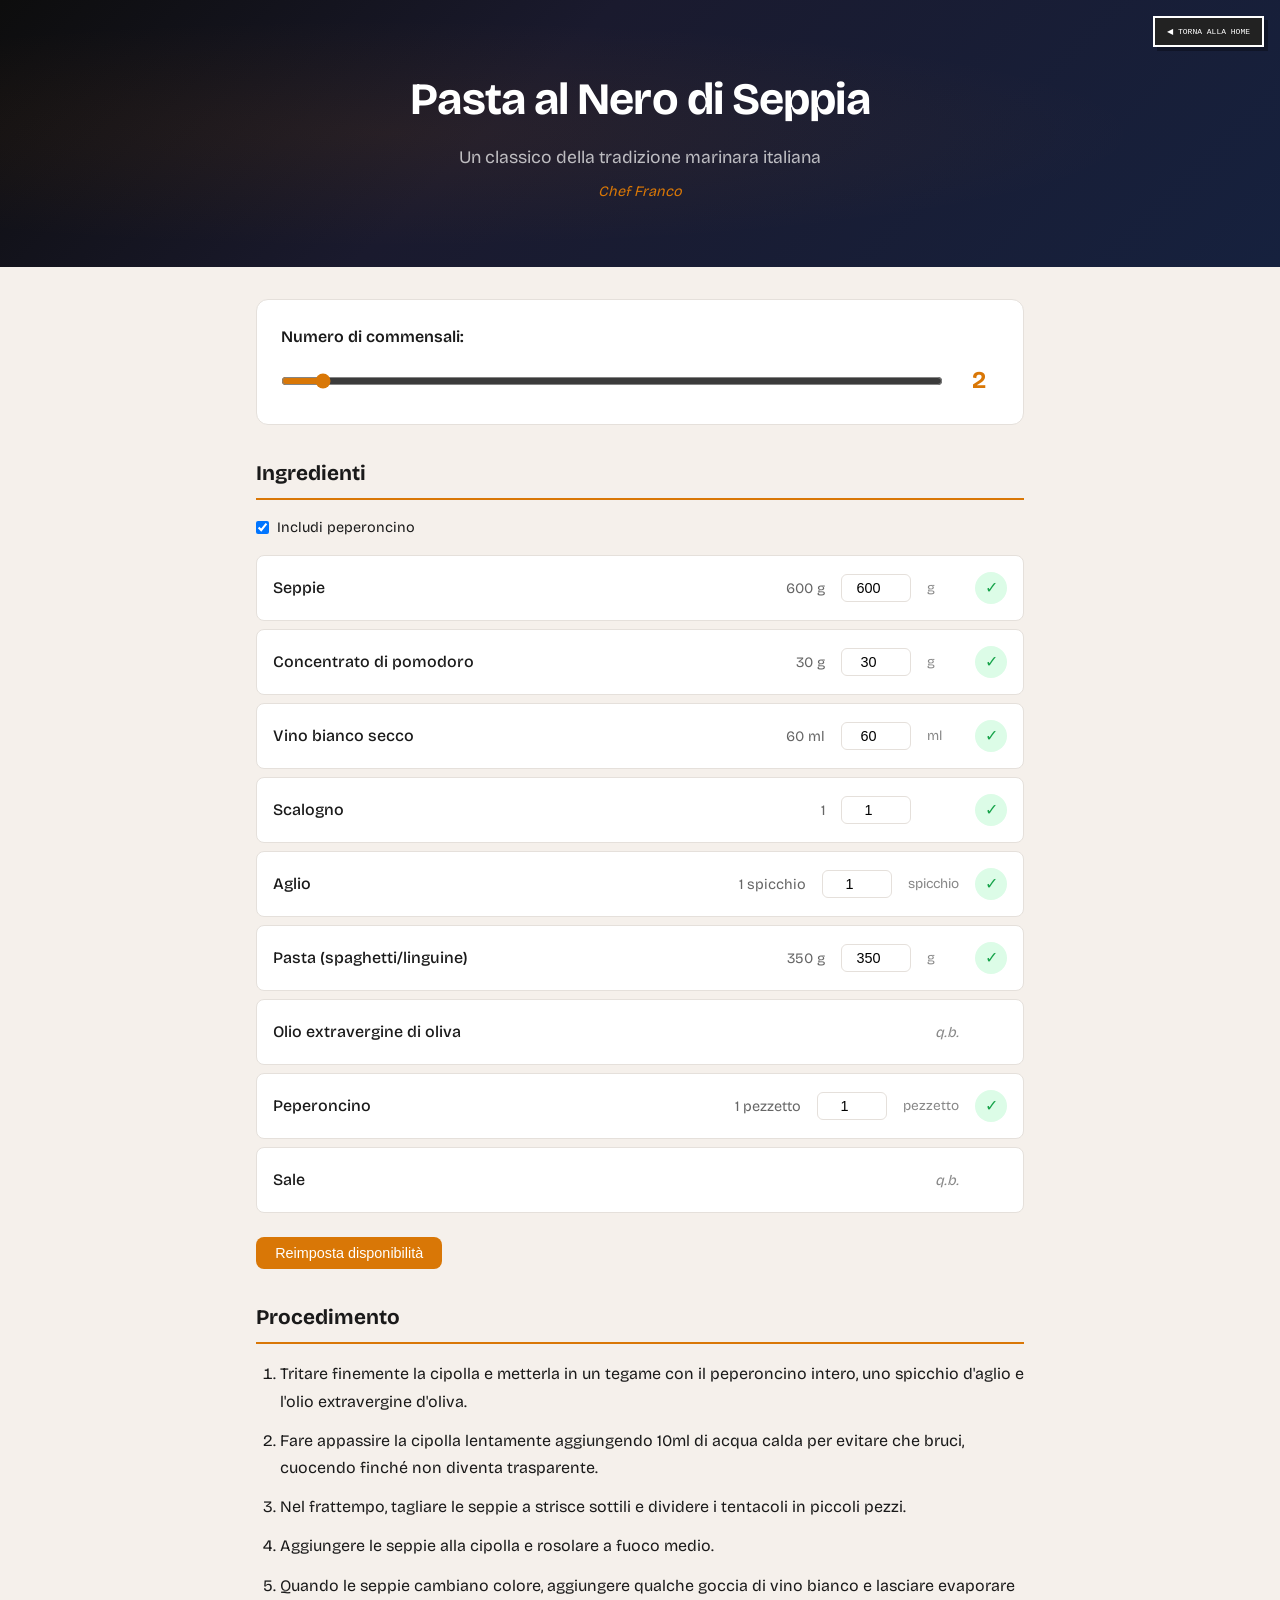
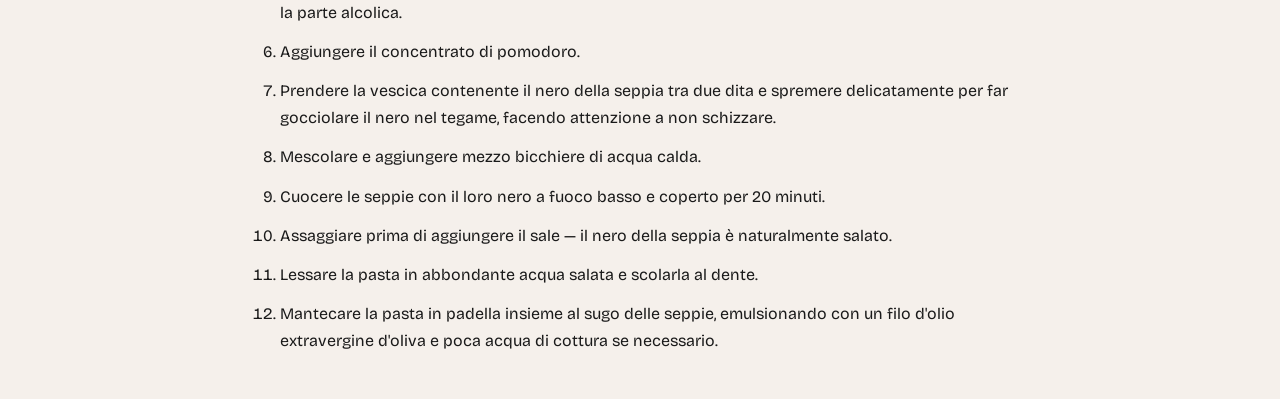
==== RICETTA PASTA CON IL NERO DI SEPPIA/index.html @ e4109293 "Fix: add exercise folders as files instead of submodules" ====
<!DOCTYPE html>
<html lang="it">
<head>
  <meta charset="UTF-8">
  <meta name="viewport" content="width=device-width, initial-scale=1.0">
  <title>Pasta al Nero di Seppia</title>
  <link rel="stylesheet" href="style.css">
</head>
<body>
  <section class="hero">
    <div class="hero-content">
      <h1>Pasta al Nero di Seppia</h1>
      <p class="hero-subtitle">Un classico della tradizione marinara italiana</p>
      <p class="hero-author">Chef Franco</p>
    </div>
  </section>

  <header class="recipe-header">
    <h1>Pasta al Nero di Seppia</h1>
    <p class="author">Chef Franco</p>
  </header>

  <section class="servings-control">
    <label for="servings-slider">Numero di commensali:</label>
    <div class="servings-row">
      <input type="range" id="servings-slider" min="1" max="20" value="2" step="1">
      <span id="servings-display">2</span>
    </div>
  </section>

  <section class="ingredients" id="ingredients-section">
    <h2>Ingredienti</h2>
    <div class="ingredients-grid" id="ingredients-grid">
    </div>
  </section>

  <section class="instructions">
    <h2>Procedimento</h2>
    <ol id="instructions-list">
    </ol>
  </section>

  <script>
    const BASE_SERVINGS = 2;

    const recipe = {
      title: "Pasta al Nero di Seppia",
      author: "Chef Franco",
      ingredients: [
        { id: "seppie", name: "Seppie", qty: 600, unit: "g", scalable: true, optional: false, substitution: "Aggiungi gamberetti o vongole per bilanciare." },
        { id: "pomodoro", name: "Concentrato di pomodoro", qty: 30, unit: "g", scalable: true, optional: false, substitution: "Usa un pomodoro fresco maturo pelato." },
        { id: "vino", name: "Vino bianco secco", qty: 60, unit: "ml", scalable: true, optional: false, substitution: "Sfuma con brodo vegetale e qualche goccia di limone." },
        { id: "scalogno", name: "Scalogno", qty: 1, unit: "", scalable: true, optional: false, substitution: "Usa mezza cipolla dorata." },
        { id: "aglio", name: "Aglio", qty: 1, unit: "spicchio", scalable: true, optional: false, substitution: "Usa 1/2 cucchiaino di aglio in polvere." },
        { id: "pasta", name: "Pasta (spaghetti/linguine)", qty: 350, unit: "g", scalable: true, optional: false, substitution: "Allunga con zucchine tagliate a dadini." },
        { id: "olio", name: "Olio extravergine di oliva", qty: null, unit: "q.b.", scalable: false, optional: false, substitution: null },
        { id: "peperoncino", name: "Peperoncino", qty: 1, unit: "pezzetto", scalable: true, optional: true, substitution: "Usa un pizzico di peperoncino in polvere." },
        { id: "sale", name: "Sale", qty: null, unit: "q.b.", scalable: false, optional: false, substitution: null },
      ],
      instructions: [
        "Tritare finemente la cipolla e metterla in un tegame con il peperoncino intero, uno spicchio d'aglio e l'olio extravergine d'oliva.",
        "Fare appassire la cipolla lentamente aggiungendo 10ml di acqua calda per evitare che bruci, cuocendo finché non diventa trasparente.",
        "Nel frattempo, tagliare le seppie a strisce sottili e dividere i tentacoli in piccoli pezzi.",
        "Aggiungere le seppie alla cipolla e rosolare a fuoco medio.",
        "Quando le seppie cambiano colore, aggiungere qualche goccia di vino bianco e lasciare evaporare la parte alcolica.",
        "Aggiungere il concentrato di pomodoro.",
        "Prendere la vescica contenente il nero della seppia tra due dita e spremere delicatamente per far gocciolare il nero nel tegame, facendo attenzione a non schizzare.",
        "Mescolare e aggiungere mezzo bicchiere di acqua calda.",
        "Cuocere le seppie con il loro nero a fuoco basso e coperto per 20 minuti.",
        "Assaggiare prima di aggiungere il sale \u2014 il nero della seppia \u00e8 naturalmente salato.",
        "Lessare la pasta in abbondante acqua salata e scolarla al dente.",
        "Mantecare la pasta in padella insieme al sugo delle seppie, emulsionando con un filo d'olio extravergine d'oliva e poca acqua di cottura se necessario."
      ]
    };

    function getScaledQty(ingredient, servings) {
      if (!ingredient.scalable || ingredient.qty === null) return null;
      return Math.round((ingredient.qty / BASE_SERVINGS) * servings * 10) / 10;
    }

    function getStatus(ingredient, servings, available) {
      if (!ingredient.scalable || ingredient.qty === null) return null;
      const needed = getScaledQty(ingredient, servings);
      if (available === null || available === undefined || available === '' || isNaN(available)) return null;
      const ratio = available / needed;
      if (ratio >= 0.8) return 'ok';
      if (ratio >= 0.5) return 'warning';
      return 'error';
    }

    let currentServings = 2;
    let availabilities = {};
    let includePeperoncino = true;

    function initAvailabilities() {
      recipe.ingredients.forEach(function(ing) {
        if (ing.scalable && ing.qty !== null) {
          availabilities[ing.id] = getScaledQty(ing, BASE_SERVINGS);
        }
      });
    }

    function updateCardStatus(ing) {
      var card = document.querySelector('.ingredient-card[data-id="' + ing.id + '"]');
      if (!card) return;

      var scaledQty = getScaledQty(ing, currentServings);
      var available = availabilities[ing.id] !== undefined ? availabilities[ing.id] : (scaledQty || '');
      var status = getStatus(ing, currentServings, available);

      var qtySpan = card.querySelector('.scaled-qty');
      if (qtySpan) {
        qtySpan.textContent = scaledQty !== null ? scaledQty + (ing.unit ? ' ' + ing.unit : '') : '';
      }

      var indicator = card.querySelector('.status-indicator');
      if (!indicator) return;

      indicator.className = 'status-indicator';
      indicator.style.visibility = '';
      indicator.onclick = null;

      var existingTip = card.querySelector('.substitution-tip');
      if (existingTip) existingTip.remove();

      if (status === 'ok') {
        indicator.className += ' status-ok';
        indicator.innerHTML = '&#10003;';
      } else if (status === 'warning') {
        indicator.className += ' status-warning';
        indicator.innerHTML = '&#9888;';
        var tip = document.createElement('div');
        tip.className = 'substitution-tip';
        tip.id = 'tip-' + ing.id;
        tip.textContent = ing.substitution;
        card.appendChild(tip);
        indicator.addEventListener('click', function() {
          tip.classList.toggle('visible');
        });
      } else if (status === 'error') {
        indicator.className += ' status-error';
        indicator.innerHTML = '&#10007;';
      } else {
        indicator.style.visibility = 'hidden';
        indicator.textContent = '-';
      }
    }

    function renderIngredients() {
      var grid = document.getElementById('ingredients-grid');
      grid.innerHTML = '';
      var hasCards = false;

      recipe.ingredients.forEach(function(ing) {
        if (ing.optional && !includePeperoncino) return;
        hasCards = true;

        var card = document.createElement('div');
        card.className = 'ingredient-card';
        card.dataset.id = ing.id;

        var scaledQty = getScaledQty(ing, currentServings);
        var available = availabilities[ing.id] !== undefined ? availabilities[ing.id] : (scaledQty || '');

        var nameSpan = document.createElement('span');
        nameSpan.className = 'name';
        nameSpan.textContent = ing.name;
        card.appendChild(nameSpan);

        var qtySpan = document.createElement('span');
        qtySpan.className = 'scaled-qty';
        qtySpan.textContent = scaledQty !== null ? scaledQty + (ing.unit ? ' ' + ing.unit : '') : '';
        card.appendChild(qtySpan);

        if (ing.scalable) {
          var input = document.createElement('input');
          input.type = 'number';
          input.className = 'availability-input';
          input.id = 'avail-' + ing.id;
          input.value = available === null || available === '' ? '' : available;
          input.min = 0;
          input.step = 'any';
          input.dataset.id = ing.id;
          card.appendChild(input);

          var unitSpan = document.createElement('span');
          unitSpan.className = 'unit-label';
          unitSpan.textContent = ing.unit;
          card.appendChild(unitSpan);

          input.addEventListener('input', function(e) {
            var val = e.target.value === '' ? '' : parseFloat(e.target.value);
            availabilities[ing.id] = val;
            updateCardStatus(ing);
          });
        } else {
          var qbSpan = document.createElement('span');
          qbSpan.className = 'qb-label';
          qbSpan.textContent = 'q.b.';
          card.appendChild(qbSpan);
        }

        var indicator = document.createElement('span');
        indicator.className = 'status-indicator';
        card.appendChild(indicator);

        grid.appendChild(card);
        updateCardStatus(ing);
      });

      if (!hasCards) {
        var emptyMsg = document.createElement('p');
        emptyMsg.style.cssText = 'color:#888;font-style:italic;';
        emptyMsg.textContent = 'Nessun ingrediente da mostrare.';
        grid.appendChild(emptyMsg);
      }
    }

    function renderInstructions() {
      var list = document.getElementById('instructions-list');
      list.innerHTML = '';

      recipe.instructions.forEach(function(text) {
        var li = document.createElement('li');
        li.textContent = text;
        list.appendChild(li);
      });
    }

    function renderAll() {
      renderIngredients();
      renderInstructions();
      document.getElementById('servings-display').textContent = currentServings;
    }

    function setupUI() {
      var slider = document.getElementById('servings-slider');
      slider.addEventListener('input', function(e) {
        currentServings = parseInt(e.target.value, 10);
        renderAll();
      });

      var resetBtn = document.createElement('button');
      resetBtn.className = 'reset-btn';
      resetBtn.textContent = 'Reimposta disponibilit\u00e0';
      resetBtn.addEventListener('click', function() {
        initAvailabilities();
        renderAll();
      });
      document.getElementById('ingredients-section').appendChild(resetBtn);

      var checkbox = document.createElement('label');
      checkbox.className = 'peperoncino-toggle';
      var cb = document.createElement('input');
      cb.type = 'checkbox';
      cb.checked = true;
      cb.addEventListener('change', function(e) {
        includePeperoncino = e.target.checked;
        renderAll();
      });
      checkbox.appendChild(cb);
      checkbox.appendChild(document.createTextNode(' Includi peperoncino'));
      document.getElementById('ingredients-section').insertBefore(checkbox, document.getElementById('ingredients-grid'));
    }

    initAvailabilities();
    setupUI();
    renderAll();
  </script>
<button onclick="window.location.href='../codebase/index.html'" style="position:fixed;top:16px;right:16px;z-index:9999;font-family:'Press Start 2P',monospace;background:#222;color:#fff;border:2px solid #fff;padding:8px 12px;cursor:pointer;font-size:8px;line-height:1.4;box-shadow:4px 4px 0 rgba(0,0,0,0.3);">&#9664; TORNA ALLA HOME</button>
</body>
</html>
---- RICETTA PASTA CON IL NERO DI SEPPIA/style.css ----
@import url('https://fonts.googleapis.com/css2?family=Bricolage+Grotesque:opsz,wght@12..96,200..800&display=swap');

*, *::before, *::after {
  box-sizing: border-box;
  margin: 0;
  padding: 0;
}

:root {
  --bg: #f5f0eb;
  --text: #1a1a1a;
  --accent: #d97706;
  --success: #16a34a;
  --warning: #ea580c;
  --error: #dc2626;
  --card-bg: #ffffff;
  --border: #e5e0db;
}

body {
  font-family: "Bricolage Grotesque", sans-serif;
  font-optical-sizing: auto;
  font-weight: 400;
  font-style: normal;
  font-variation-settings: "wdth" 100;
  background: var(--bg);
  color: var(--text);
  line-height: 1.6;
  padding: 2rem 1rem;
  max-width: 800px;
  margin: 0 auto;
}

.hero {
  background: linear-gradient(135deg, #0d0d0d 0%, #1a1a2e 40%, #16213e 100%);
  color: #fff;
  text-align: center;
  padding: 4rem 1rem;
  margin: -2rem calc(-50vw + 50%) 2rem;
  width: 100vw;
  position: relative;
  overflow: hidden;
}

.hero::before {
  content: '';
  position: absolute;
  inset: 0;
  background: radial-gradient(ellipse at 30% 50%, rgba(217, 119, 6, 0.08) 0%, transparent 60%);
  pointer-events: none;
}

.hero-content {
  position: relative;
  max-width: 800px;
  margin: 0 auto;
}

.hero-content h1 {
  font-size: 2.8rem;
  font-weight: 700;
  margin-bottom: 0.5rem;
  letter-spacing: -0.02em;
}

.hero-subtitle {
  font-size: 1.1rem;
  color: rgba(255, 255, 255, 0.7);
  margin-bottom: 0.5rem;
}

.hero-author {
  font-size: 0.9rem;
  color: var(--accent);
  font-style: italic;
}

.recipe-header {
  display: none;
}

.servings-control {
  background: var(--card-bg);
  border: 1px solid var(--border);
  border-radius: 12px;
  padding: 1.5rem;
  margin-bottom: 2rem;
}

.servings-control label {
  font-weight: 600;
  display: block;
  margin-bottom: 0.75rem;
}

.servings-row {
  display: flex;
  align-items: center;
  gap: 1rem;
}

.servings-row input[type="range"] {
  flex: 1;
  accent-color: var(--accent);
}

#servings-display {
  font-size: 1.5rem;
  font-weight: 700;
  min-width: 2.5rem;
  text-align: center;
  color: var(--accent);
}

.ingredients {
  margin-bottom: 2rem;
}

.ingredients h2, .instructions h2 {
  font-size: 1.3rem;
  margin-bottom: 1rem;
  padding-bottom: 0.5rem;
  border-bottom: 2px solid var(--accent);
}

.ingredient-card {
  background: var(--card-bg);
  border: 1px solid var(--border);
  border-radius: 8px;
  padding: 1rem;
  display: flex;
  align-items: center;
  gap: 1rem;
  margin-bottom: 0.5rem;
}

.ingredient-card .name {
  flex: 1;
  font-weight: 500;
}

.ingredient-card .scaled-qty {
  color: #666;
  font-size: 0.9rem;
  min-width: 5rem;
  text-align: right;
}

.ingredient-card .availability-input {
  width: 70px;
  padding: 0.3rem 0.5rem;
  border: 1px solid var(--border);
  border-radius: 6px;
  font-size: 0.9rem;
  text-align: center;
}

.ingredient-card .unit-label {
  font-size: 0.85rem;
  color: #888;
  min-width: 2rem;
}

.status-indicator {
  display: inline-flex;
  align-items: center;
  justify-content: center;
  width: 32px;
  height: 32px;
  border-radius: 50%;
  font-size: 1rem;
  cursor: default;
  flex-shrink: 0;
}

.status-ok { background: #dcfce7; color: var(--success); }
.status-warning { background: #ffedd5; color: var(--warning); cursor: pointer; }
.status-error { background: #fee2e2; color: var(--error); }

.substitution-tip {
  display: none;
  background: #fffbeb;
  border: 1px solid #fde68a;
  border-radius: 8px;
  padding: 0.75rem 1rem;
  margin-top: 0.25rem;
  font-size: 0.85rem;
  color: #92400e;
  grid-column: 1 / -1;
}

.substitution-tip.visible {
  display: block;
}

.qb-label {
  color: #888;
  font-style: italic;
  font-size: 0.9rem;
}

.instructions ol {
  padding-left: 1.5rem;
}

.instructions li {
  margin-bottom: 0.75rem;
  line-height: 1.7;
}

.reset-btn {
  display: inline-block;
  margin-top: 1rem;
  padding: 0.5rem 1.2rem;
  background: var(--accent);
  color: #fff;
  border: none;
  border-radius: 8px;
  font-size: 0.9rem;
  cursor: pointer;
}

.reset-btn:hover {
  opacity: 0.9;
}

.peperoncino-toggle {
  display: flex;
  align-items: center;
  gap: 0.5rem;
  margin-bottom: 1rem;
  font-size: 0.9rem;
  cursor: pointer;
}

@media (max-width: 600px) {
  .ingredient-card {
    flex-wrap: wrap;
  }

  .ingredient-card .name {
    flex: 1 1 100%;
    order: -1;
  }
}
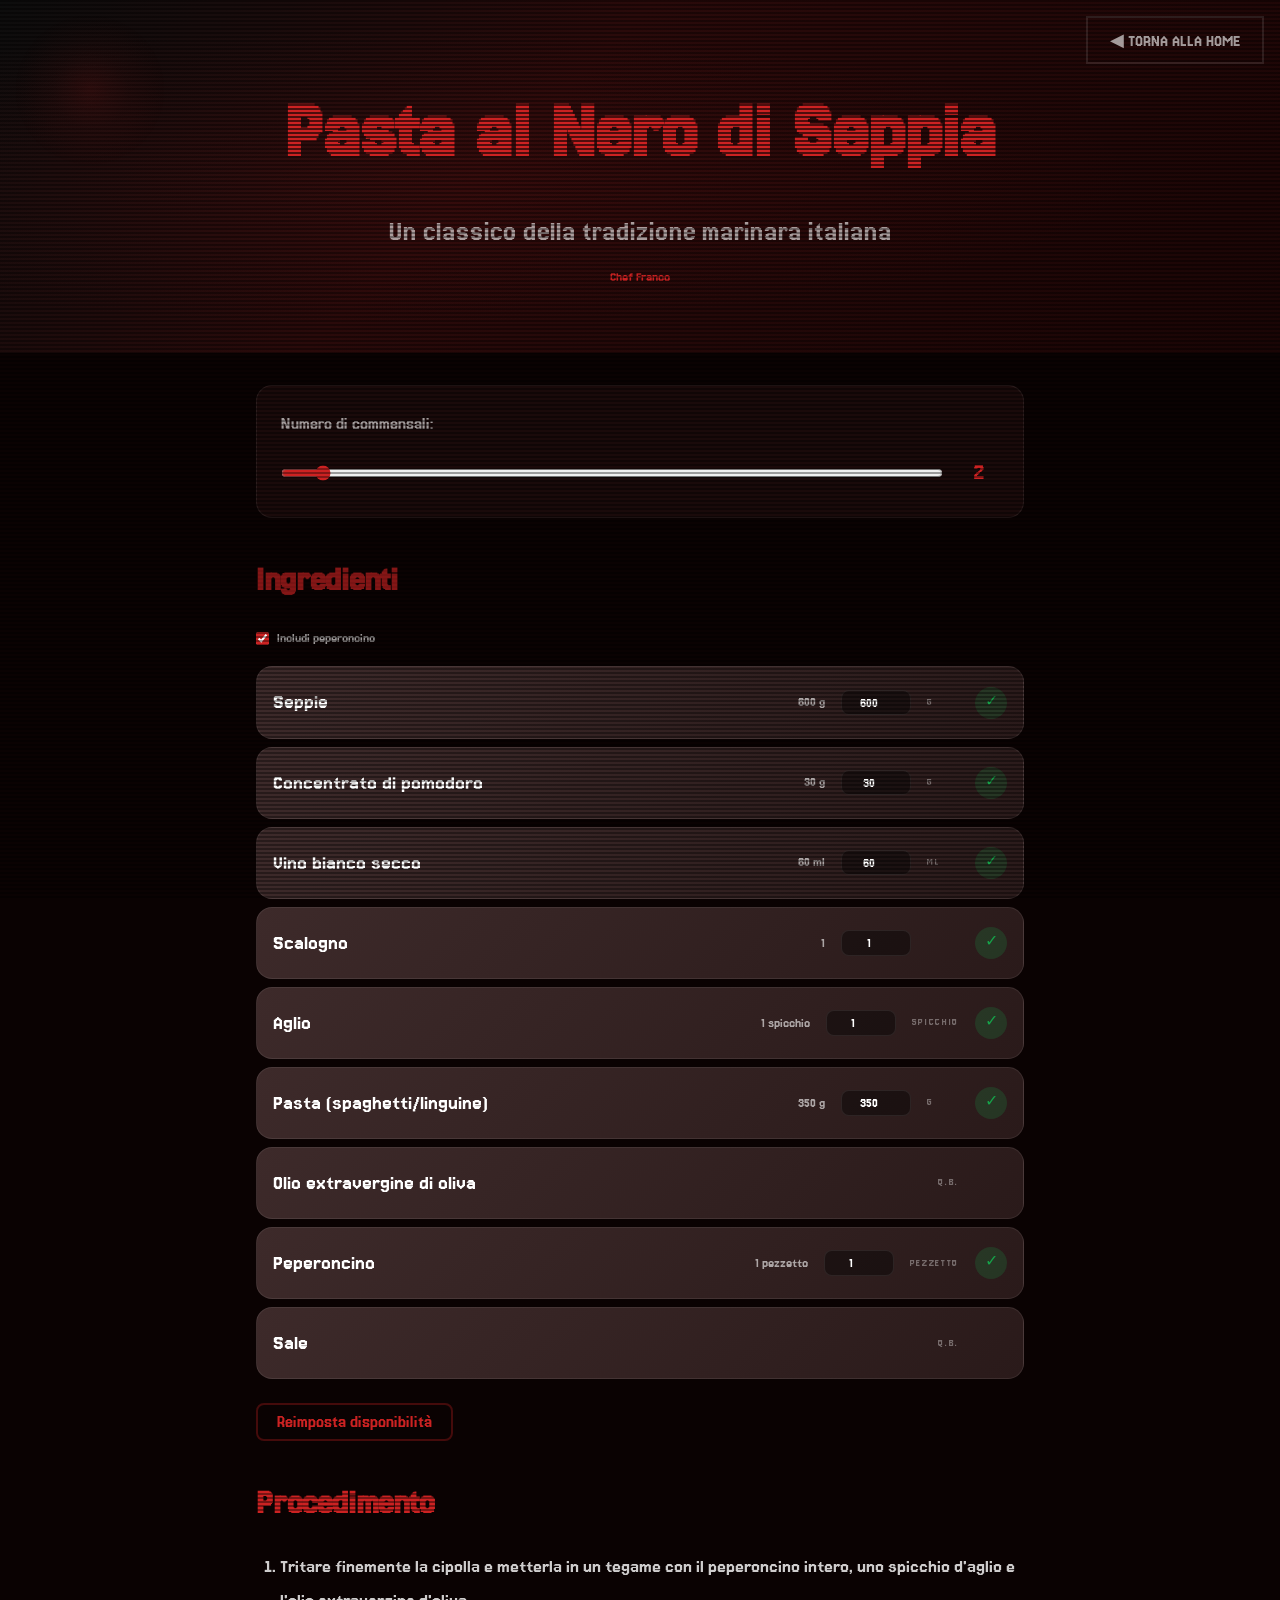
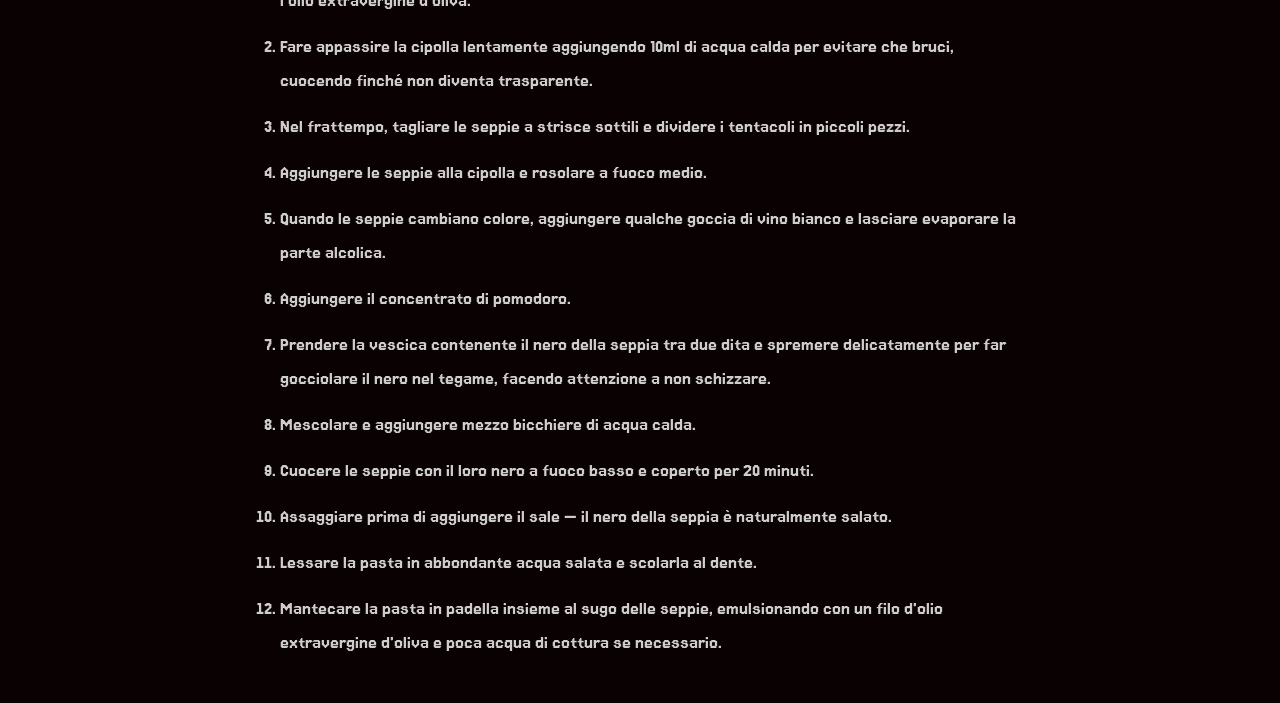
==== commit 849d1541: "Enlarge TORNA ALLA HOME button across all exercises" ====
--- a/RICETTA PASTA CON IL NERO DI SEPPIA/index.html
+++ b/RICETTA PASTA CON IL NERO DI SEPPIA/index.html
@@ -4,9 +4,14 @@
   <meta charset="UTF-8">
   <meta name="viewport" content="width=device-width, initial-scale=1.0">
   <title>Pasta al Nero di Seppia</title>
+  <link rel="preconnect" href="https://fonts.googleapis.com">
+  <link rel="preconnect" href="https://fonts.gstatic.com" crossorigin>
+  <link href="https://fonts.googleapis.com/css2?family=Jersey+10&family=Jersey+15&family=Jersey+20&family=Jersey+25&display=swap" rel="stylesheet">
   <link rel="stylesheet" href="style.css">
 </head>
 <body>
+  <div class="particles" id="particles"></div>
+  <div id="cursor-glow"></div>
   <section class="hero">
     <div class="hero-content">
       <h1>Pasta al Nero di Seppia</h1>
@@ -267,6 +272,31 @@
     setupUI();
     renderAll();
   </script>
-<button onclick="window.location.href='../codebase/index.html'" style="position:fixed;top:16px;right:16px;z-index:9999;font-family:'Press Start 2P',monospace;background:#222;color:#fff;border:2px solid #fff;padding:8px 12px;cursor:pointer;font-size:8px;line-height:1.4;box-shadow:4px 4px 0 rgba(0,0,0,0.3);">&#9664; TORNA ALLA HOME</button>
+<button onclick="window.location.href='../codebase/index.html'" style="position:fixed;top:16px;right:16px;z-index:9999;font-family:'Jersey 15',sans-serif;background:transparent;color:rgba(255,255,255,0.6);border:2px solid rgba(255,255,255,0.1);padding:12px 22px;cursor:pointer;font-size:1.1rem;transition:all 0.3s ease;" onmouseover="this.style.color='#cc2222';this.style.borderColor='rgba(204,34,34,0.3)'" onmouseout="this.style.color='rgba(255,255,255,0.6)';this.style.borderColor='rgba(255,255,255,0.1)'">&#9664; TORNA ALLA HOME</button>
+
+<script>
+var pColors = ['rgba(204,34,34,0.3)', 'rgba(204,34,34,0.2)', 'rgba(255,80,80,0.15)', 'rgba(150,20,20,0.25)'];
+var p = document.getElementById('particles');
+if (p) {
+  for (var i = 0; i < 40; i++) {
+    var el = document.createElement('div');
+    el.className = 'pixel';
+    el.style.left = Math.random() * 100 + '%';
+    var sz = [4,6,8,10][Math.floor(Math.random() * 4)];
+    el.style.width = sz + 'px'; el.style.height = sz + 'px';
+    el.style.background = pColors[Math.floor(Math.random() * 4)];
+    el.style.animationDuration = (25 + Math.random() * 30) + 's';
+    el.style.animationDelay = (Math.random() * 30) + 's';
+    p.appendChild(el);
+  }
+}
+</script>
+
+<script>
+var glow = document.getElementById('cursor-glow');
+document.addEventListener('mousemove', function(e) {
+  glow.style.transform = 'translate(' + (e.clientX - 90) + 'px, ' + (e.clientY - 90) + 'px)';
+});
+</script>
 </body>
 </html>
--- a/RICETTA PASTA CON IL NERO DI SEPPIA/style.css
+++ b/RICETTA PASTA CON IL NERO DI SEPPIA/style.css
@@ -1,4 +1,4 @@
-@import url('https://fonts.googleapis.com/css2?family=Bricolage+Grotesque:opsz,wght@12..96,200..800&display=swap');
+@import url('https://fonts.googleapis.com/css2?family=Jersey+10&family=Jersey+15&family=Jersey+20&family=Jersey+25&display=swap');
 
 *, *::before, *::after {
   box-sizing: border-box;
@@ -7,32 +7,43 @@
 }
 
 :root {
-  --bg: #f5f0eb;
-  --text: #1a1a1a;
-  --accent: #d97706;
+  --bg: #0a0202;
+  --text: #ffffff;
+  --accent: #cc2222;
+  --accent-dark: #7a1414;
   --success: #16a34a;
   --warning: #ea580c;
   --error: #dc2626;
-  --card-bg: #ffffff;
-  --border: #e5e0db;
+  --card-bg: #1a0a0a;
+  --card-border: rgba(255,255,255,0.08);
+  --card-gradient: linear-gradient(135deg, #3d2a2a, #2a1a1a);
+  --text-secondary: rgba(255,255,255,0.6);
+  --text-muted: rgba(255,255,255,0.35);
 }
 
 body {
-  font-family: "Bricolage Grotesque", sans-serif;
-  font-optical-sizing: auto;
-  font-weight: 400;
-  font-style: normal;
-  font-variation-settings: "wdth" 100;
+  font-family: "Jersey 15", sans-serif;
   background: var(--bg);
   color: var(--text);
-  line-height: 1.6;
+  font-size: 1.25rem;
+  line-height: 1.7;
   padding: 2rem 1rem;
   max-width: 800px;
   margin: 0 auto;
+  position: relative;
+}
+
+body::after {
+  content: '';
+  position: fixed;
+  inset: 0;
+  background: repeating-linear-gradient(0deg, transparent, transparent 2px, rgba(0,0,0,0.35) 2px, rgba(0,0,0,0.35) 4px);
+  pointer-events: none;
+  z-index: 9998;
 }
 
 .hero {
-  background: linear-gradient(135deg, #0d0d0d 0%, #1a1a2e 40%, #16213e 100%);
+  background: linear-gradient(135deg, #0d0d0d 0%, #2a0a0a 40%, #1a0505 100%);
   color: #fff;
   text-align: center;
   padding: 4rem 1rem;
@@ -46,7 +57,7 @@
   content: '';
   position: absolute;
   inset: 0;
-  background: radial-gradient(ellipse at 30% 50%, rgba(217, 119, 6, 0.08) 0%, transparent 60%);
+  background: radial-gradient(ellipse at 30% 50%, rgba(204, 34, 34, 0.08) 0%, transparent 60%);
   pointer-events: none;
 }
 
@@ -57,22 +68,27 @@
 }
 
 .hero-content h1 {
-  font-size: 2.8rem;
-  font-weight: 700;
+  font-family: "Jersey 25", sans-serif;
+  font-size: clamp(3.5rem, 10vw, 5rem);
+  background: repeating-linear-gradient(0deg, #cc2222, #cc2222 2px, #7a1414 2px, #7a1414 4px);
+  -webkit-background-clip: text;
+  background-clip: text;
+  -webkit-text-fill-color: transparent;
+  color: transparent;
   margin-bottom: 0.5rem;
-  letter-spacing: -0.02em;
 }
 
 .hero-subtitle {
-  font-size: 1.1rem;
-  color: rgba(255, 255, 255, 0.7);
+  font-family: "Jersey 20", sans-serif;
+  font-size: clamp(1.2rem, 2.5vw, 1.8rem);
+  color: var(--text-secondary);
   margin-bottom: 0.5rem;
 }
 
 .hero-author {
+  font-family: "Jersey 15", sans-serif;
   font-size: 0.9rem;
   color: var(--accent);
-  font-style: italic;
 }
 
 .recipe-header {
@@ -81,16 +97,18 @@
 
 .servings-control {
   background: var(--card-bg);
-  border: 1px solid var(--border);
-  border-radius: 12px;
+  border: 1px solid var(--card-border);
+  border-radius: 16px;
   padding: 1.5rem;
   margin-bottom: 2rem;
 }
 
 .servings-control label {
-  font-weight: 600;
+  font-family: "Jersey 20", sans-serif;
+  font-size: 1.1rem;
   display: block;
   margin-bottom: 0.75rem;
+  color: var(--text-secondary);
 }
 
 .servings-row {
@@ -105,8 +123,8 @@
 }
 
 #servings-display {
+  font-family: "Jersey 25", sans-serif;
   font-size: 1.5rem;
-  font-weight: 700;
   min-width: 2.5rem;
   text-align: center;
   color: var(--accent);
@@ -117,30 +135,44 @@
 }
 
 .ingredients h2, .instructions h2 {
-  font-size: 1.3rem;
+  font-family: "Jersey 25", sans-serif;
+  font-size: 2.2rem;
   margin-bottom: 1rem;
-  padding-bottom: 0.5rem;
-  border-bottom: 2px solid var(--accent);
+  background: repeating-linear-gradient(0deg, #cc2222, #cc2222 2px, #7a1414 2px, #7a1414 4px);
+  -webkit-background-clip: text;
+  background-clip: text;
+  -webkit-text-fill-color: transparent;
+  color: transparent;
+  padding-bottom: 0;
+  border-bottom: none;
 }
 
 .ingredient-card {
-  background: var(--card-bg);
-  border: 1px solid var(--border);
-  border-radius: 8px;
+  background: var(--card-gradient);
+  border: 1px solid var(--card-border);
+  border-radius: 16px;
   padding: 1rem;
   display: flex;
   align-items: center;
   gap: 1rem;
   margin-bottom: 0.5rem;
+  transition: transform 0.35s cubic-bezier(0.25,0.46,0.45,0.94), box-shadow 0.35s ease;
+}
+
+.ingredient-card:hover {
+  transform: translateY(-4px);
+  box-shadow: 0 12px 30px rgba(0,0,0,0.4);
 }
 
 .ingredient-card .name {
   flex: 1;
-  font-weight: 500;
+  font-family: "Jersey 15", sans-serif;
+  font-size: 1.4rem;
 }
 
 .ingredient-card .scaled-qty {
-  color: #666;
+  color: var(--text-secondary);
+  font-family: "Jersey 15", sans-serif;
   font-size: 0.9rem;
   min-width: 5rem;
   text-align: right;
@@ -149,16 +181,27 @@
 .ingredient-card .availability-input {
   width: 70px;
   padding: 0.3rem 0.5rem;
-  border: 1px solid var(--border);
-  border-radius: 6px;
+  background: rgba(0,0,0,0.4);
+  border: 1px solid var(--card-border);
+  border-radius: 8px;
+  font-family: "Jersey 15", sans-serif;
   font-size: 0.9rem;
   text-align: center;
+  color: #fff;
+}
+
+.ingredient-card .availability-input:focus {
+  outline: none;
+  border-color: var(--accent);
 }
 
 .ingredient-card .unit-label {
-  font-size: 0.85rem;
-  color: #888;
+  font-family: "Jersey 10", sans-serif;
+  font-size: 0.7rem;
+  color: var(--text-muted);
   min-width: 2rem;
+  text-transform: uppercase;
+  letter-spacing: 0.15em;
 }
 
 .status-indicator {
@@ -173,19 +216,20 @@
   flex-shrink: 0;
 }
 
-.status-ok { background: #dcfce7; color: var(--success); }
-.status-warning { background: #ffedd5; color: var(--warning); cursor: pointer; }
-.status-error { background: #fee2e2; color: var(--error); }
+.status-ok { background: rgba(22, 163, 74, 0.2); color: var(--success); }
+.status-warning { background: rgba(234, 88, 12, 0.2); color: var(--warning); cursor: pointer; }
+.status-error { background: rgba(220, 38, 38, 0.2); color: var(--error); }
 
 .substitution-tip {
   display: none;
-  background: #fffbeb;
-  border: 1px solid #fde68a;
+  background: rgba(0,0,0,0.5);
+  border: 1px solid rgba(204, 34, 34, 0.3);
   border-radius: 8px;
   padding: 0.75rem 1rem;
   margin-top: 0.25rem;
+  font-family: "Jersey 15", sans-serif;
   font-size: 0.85rem;
-  color: #92400e;
+  color: rgba(255,255,255,0.7);
   grid-column: 1 / -1;
 }
 
@@ -194,9 +238,11 @@
 }
 
 .qb-label {
-  color: #888;
-  font-style: italic;
-  font-size: 0.9rem;
+  color: var(--text-muted);
+  font-family: "Jersey 10", sans-serif;
+  font-size: 0.7rem;
+  text-transform: uppercase;
+  letter-spacing: 0.15em;
 }
 
 .instructions ol {
@@ -206,22 +252,27 @@
 .instructions li {
   margin-bottom: 0.75rem;
   line-height: 1.7;
+  font-size: 1.25rem;
+  color: rgba(255,255,255,0.8);
 }
 
 .reset-btn {
   display: inline-block;
   margin-top: 1rem;
   padding: 0.5rem 1.2rem;
-  background: var(--accent);
-  color: #fff;
-  border: none;
+  background: transparent;
+  color: var(--accent);
+  border: 2px solid rgba(204,34,34,0.3);
   border-radius: 8px;
-  font-size: 0.9rem;
+  font-family: "Jersey 20", sans-serif;
+  font-size: 1.1rem;
   cursor: pointer;
+  transition: all 0.3s ease;
 }
 
 .reset-btn:hover {
-  opacity: 0.9;
+  background: rgba(204,34,34,0.1);
+  border-color: var(--accent);
 }
 
 .peperoncino-toggle {
@@ -229,8 +280,37 @@
   align-items: center;
   gap: 0.5rem;
   margin-bottom: 1rem;
+  font-family: "Jersey 15", sans-serif;
   font-size: 0.9rem;
   cursor: pointer;
+  color: var(--text-secondary);
+}
+
+.peperoncino-toggle input[type="checkbox"] {
+  accent-color: var(--accent);
+}
+
+.particles {
+  position: fixed; inset: 0; overflow: hidden; pointer-events: none; z-index: 0;
+}
+.pixel {
+  position: absolute; width: 6px; height: 6px;
+  background: rgba(204,34,34,0.25); image-rendering: pixelated;
+  animation: float linear infinite;
+}
+@keyframes float {
+  0%   { transform: translateY(100vh) rotate(0deg); opacity: 0; }
+  10%  { opacity: 1; }
+  90%  { opacity: 1; }
+  100% { transform: translateY(-10vh) rotate(360deg); opacity: 0; }
+}
+
+#cursor-glow {
+  position: fixed; top: 0; left: 0; width: 180px; height: 180px;
+  border-radius: 50%;
+  background: radial-gradient(circle, rgba(204,34,34,0.12), rgba(204,34,34,0.04) 30%, transparent 60%);
+  pointer-events: none; z-index: 9999;
+  transition: transform 0.05s ease;
 }
 
 @media (max-width: 600px) {
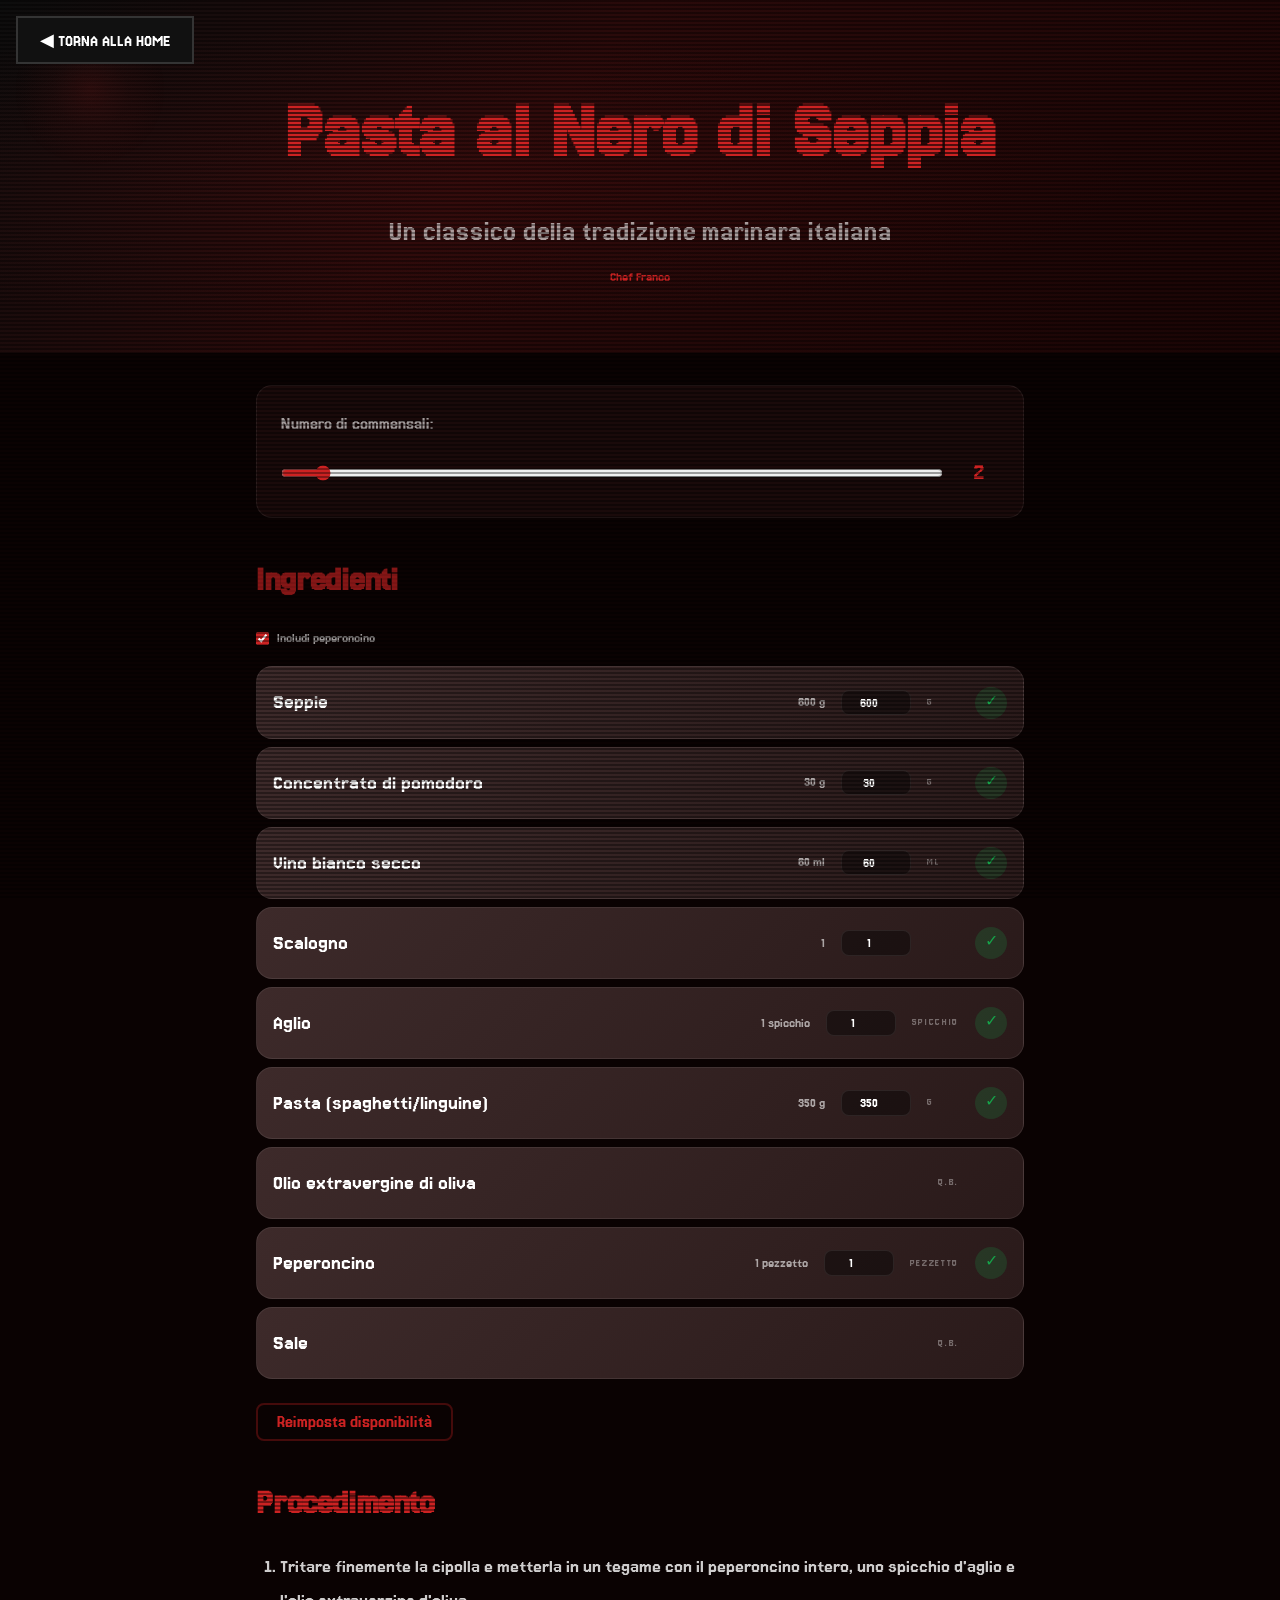
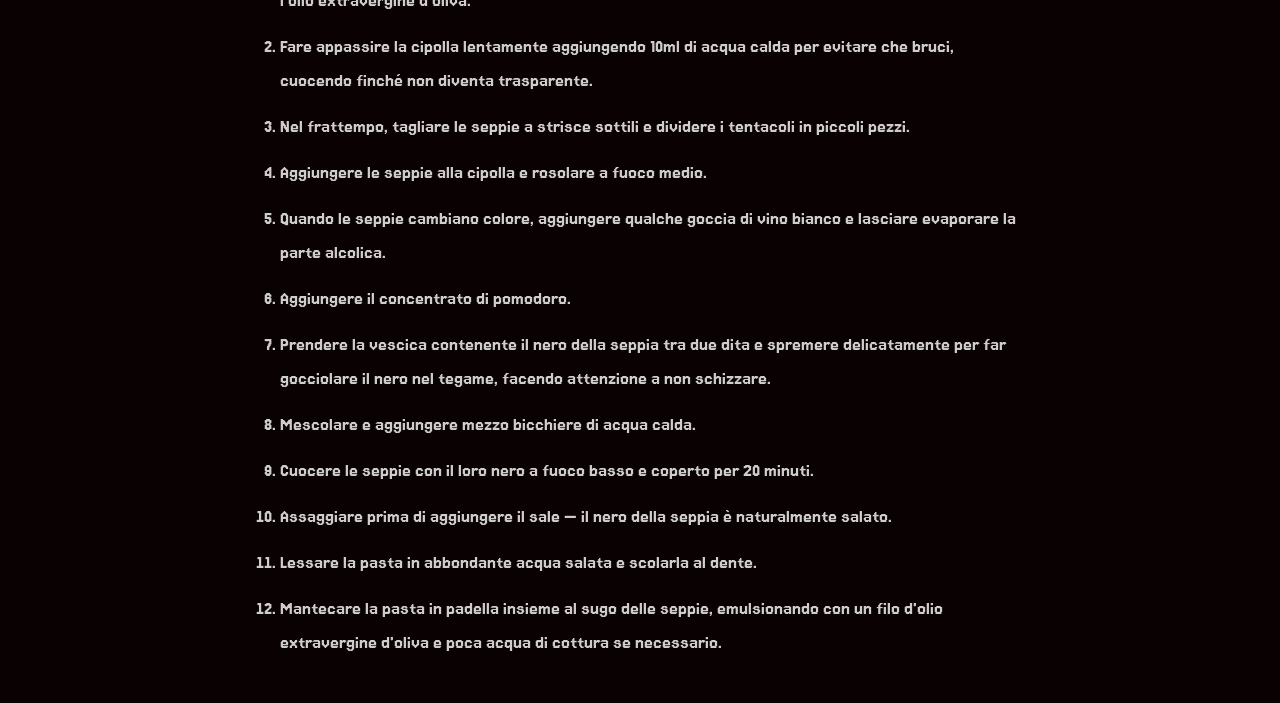
==== commit 7b997c17: "Move TORNA ALLA HOME button to top-left with black background" ====
--- a/RICETTA PASTA CON IL NERO DI SEPPIA/index.html
+++ b/RICETTA PASTA CON IL NERO DI SEPPIA/index.html
@@ -272,7 +272,7 @@
     setupUI();
     renderAll();
   </script>
-<button onclick="window.location.href='../codebase/index.html'" style="position:fixed;top:16px;right:16px;z-index:9999;font-family:'Jersey 15',sans-serif;background:transparent;color:rgba(255,255,255,0.6);border:2px solid rgba(255,255,255,0.1);padding:12px 22px;cursor:pointer;font-size:1.1rem;transition:all 0.3s ease;" onmouseover="this.style.color='#cc2222';this.style.borderColor='rgba(204,34,34,0.3)'" onmouseout="this.style.color='rgba(255,255,255,0.6)';this.style.borderColor='rgba(255,255,255,0.1)'">&#9664; TORNA ALLA HOME</button>
+<button onclick="window.location.href='../codebase/index.html'" style="position:fixed;top:16px;left:16px;z-index:9999;font-family:'Jersey 15',sans-serif;background:#111;color:#fff;border:2px solid rgba(255,255,255,0.15);padding:12px 22px;cursor:pointer;font-size:1.1rem;transition:all 0.3s ease;" onmouseover="this.style.background='#000'" onmouseout="this.style.background='#111'">&#9664; TORNA ALLA HOME</button>
 
 <script>
 var pColors = ['rgba(204,34,34,0.3)', 'rgba(204,34,34,0.2)', 'rgba(255,80,80,0.15)', 'rgba(150,20,20,0.25)'];
